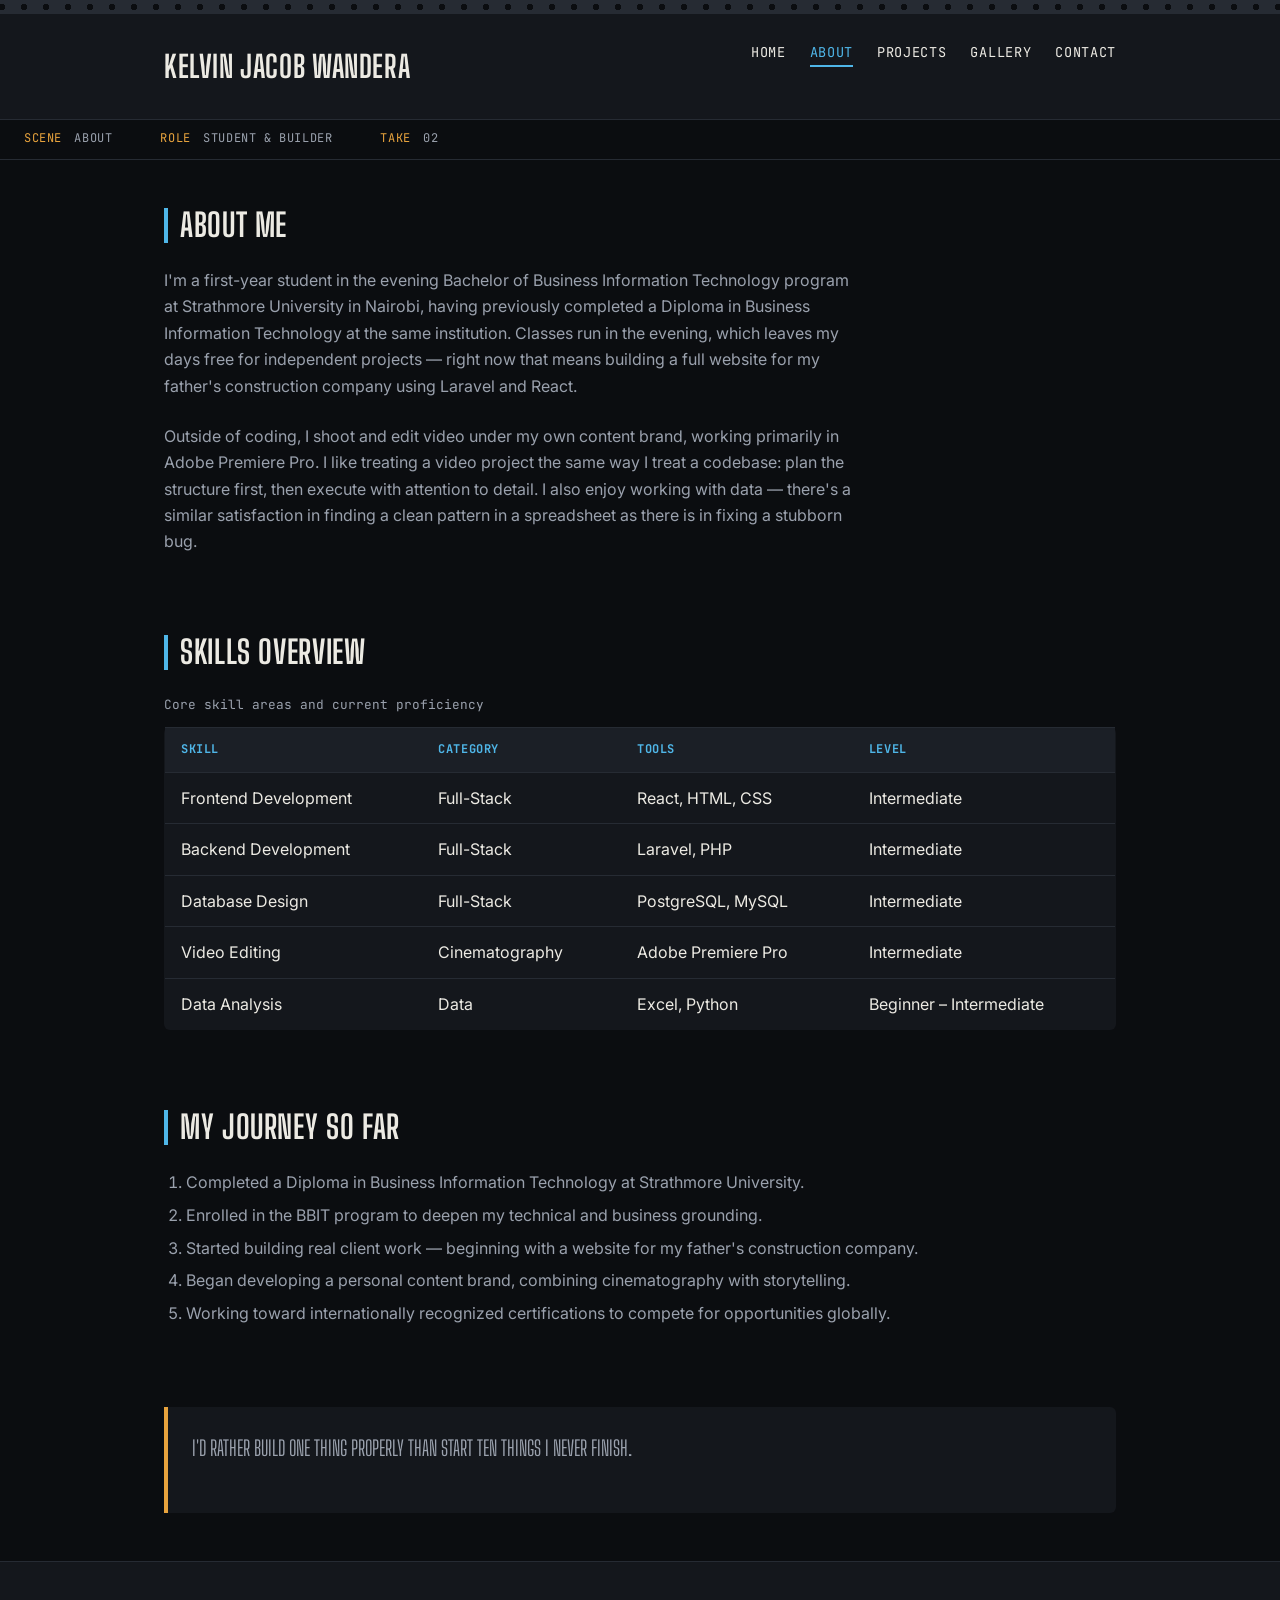
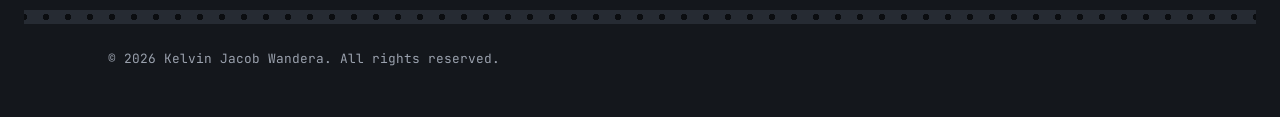
==== about.html @ ee508dc1 "Add files via upload" ====
<!DOCTYPE html>
<html lang="en">
<head>
    <meta charset="UTF-8">
    <meta name="viewport" content="width=device-width, initial-scale=1.0">
    <title>About | Kelvin Jacob Wandera</title>
    <link rel="preconnect" href="https://fonts.googleapis.com">
    <link rel="preconnect" href="https://fonts.gstatic.com" crossorigin>
    <link href="https://fonts.googleapis.com/css2?family=Big+Shoulders+Display:wght@600;700;900&family=Inter:wght@400;500;600&family=JetBrains+Mono:wght@400;500&display=swap" rel="stylesheet">
    <link rel="stylesheet" href="style.css">
</head>
<body>

    <header class="site-header">
        <div class="sprocket-strip" aria-hidden="true"></div>
        <div class="header-inner">
            <div class="brand">
                <h1>Kelvin Jacob Wandera</h1>
            </div>
            <nav class="main-nav">
                <ul>
                    <li><a href="index.html">Home</a></li>
                    <li><a href="about.html" class="active">About</a></li>
                    <li><a href="projects.html">Projects</a></li>
                    <li><a href="gallery.html">Gallery</a></li>
                    <li><a href="contact.html">Contact</a></li>
                </ul>
            </nav>
        </div>
        <div class="slate-bar">
            <span class="slate-item"><span class="slate-label">SCENE</span> ABOUT</span>
            <span class="slate-item"><span class="slate-label">ROLE</span> STUDENT &amp; BUILDER</span>
            <span class="slate-item"><span class="slate-label">TAKE</span> 02</span>
        </div>
    </header>

    <main>
        <section id="bio">
            <h2>About Me</h2>
            <p>
                I'm a first-year student in the evening Bachelor of Business Information Technology
                program at Strathmore University in Nairobi, having previously completed a Diploma
                in Business Information Technology at the same institution. Classes run in the
                evening, which leaves my days free for independent projects &mdash; right now that
                means building a full website for my father's construction company using Laravel
                and React.
            </p>
            <p>
                Outside of coding, I shoot and edit video under my own content brand, working
                primarily in Adobe Premiere Pro. I like treating a video project the same way I
                treat a codebase: plan the structure first, then execute with attention to detail.
                I also enjoy working with data &mdash; there's a similar satisfaction in finding a
                clean pattern in a spreadsheet as there is in fixing a stubborn bug.
            </p>
        </section>

        <section id="skills">
            <h2>Skills Overview</h2>
            <table class="data-table">
                <caption>Core skill areas and current proficiency</caption>
                <thead>
                    <tr>
                        <th>Skill</th>
                        <th>Category</th>
                        <th>Tools</th>
                        <th>Level</th>
                    </tr>
                </thead>
                <tbody>
                    <tr>
                        <td>Frontend Development</td>
                        <td>Full-Stack</td>
                        <td>React, HTML, CSS</td>
                        <td>Intermediate</td>
                    </tr>
                    <tr>
                        <td>Backend Development</td>
                        <td>Full-Stack</td>
                        <td>Laravel, PHP</td>
                        <td>Intermediate</td>
                    </tr>
                    <tr>
                        <td>Database Design</td>
                        <td>Full-Stack</td>
                        <td>PostgreSQL, MySQL</td>
                        <td>Intermediate</td>
                    </tr>
                    <tr>
                        <td>Video Editing</td>
                        <td>Cinematography</td>
                        <td>Adobe Premiere Pro</td>
                        <td>Intermediate</td>
                    </tr>
                    <tr>
                        <td>Data Analysis</td>
                        <td>Data</td>
                        <td>Excel, Python</td>
                        <td>Beginner &ndash; Intermediate</td>
                    </tr>
                </tbody>
            </table>
        </section>

        <section id="journey">
            <h2>My Journey So Far</h2>
            <ol>
                <li>Completed a Diploma in Business Information Technology at Strathmore University.</li>
                <li>Enrolled in the BBIT program to deepen my technical and business grounding.</li>
                <li>Started building real client work &mdash; beginning with a website for my father's construction company.</li>
                <li>Began developing a personal content brand, combining cinematography with storytelling.</li>
                <li>Working toward internationally recognized certifications to compete for opportunities globally.</li>
            </ol>
        </section>

        <blockquote>
            <p>I'd rather build one thing properly than start ten things I never finish.</p>
        </blockquote>
    </main>

    <footer class="site-footer">
        <div class="sprocket-strip" aria-hidden="true"></div>
        <p>&copy; 2026 Kelvin Jacob Wandera. All rights reserved.</p>
    </footer>

</body>
</html>
---- style.css ----
/* =========================================================
   Kelvin Jacob Wandera — Portfolio Stylesheet
   Design concept: cinematic + code
   - Two accents: cool blue (dev/data) + warm amber (film)
   - Film slate motif for page headers
   - Sprocket-hole strip as a recurring divider
   ========================================================= */

:root {
    /* Palette */
    --bg: #0B0D10;
    --surface: #14171C;
    --surface-alt: #1B1F26;
    --border: #262B33;
    --text: #ECEAE3;
    --text-muted: #9AA1AD;

    --accent-code: #4FB6E8;   /* cool blue — dev / data side */
    --accent-film: #E8A33D;   /* warm amber — cinematography side */

    /* Type */
    --font-display: 'Big Shoulders Display', sans-serif;
    --font-body: 'Inter', sans-serif;
    --font-mono: 'JetBrains Mono', monospace;

    /* Spacing */
    --space-sm: 0.75rem;
    --space-md: 1.5rem;
    --space-lg: 3rem;
    --space-xl: 5rem;

    --radius: 6px;
    --transition: 0.25s ease;
}

/* ---------- Reset ---------- */
* {
    box-sizing: border-box;
    margin: 0;
    padding: 0;
}

html {
    scroll-behavior: smooth;
}

body {
    background-color: var(--bg);
    color: var(--text);
    font-family: var(--font-body);
    line-height: 1.65;
    font-size: 16px;
}

img {
    max-width: 100%;
    display: block;
}

a {
    color: var(--accent-code);
    text-decoration: none;
    transition: color var(--transition);
}

a:hover {
    color: var(--accent-film);
}

h1, h2, h3 {
    font-family: var(--font-display);
    text-transform: uppercase;
    letter-spacing: 0.02em;
    line-height: 1.1;
}

h2 {
    font-size: 2rem;
    margin-bottom: var(--space-md);
    border-left: 4px solid var(--accent-code);
    padding-left: var(--space-sm);
}

h3 {
    font-size: 1.4rem;
    margin-bottom: var(--space-sm);
    color: var(--accent-film);
}

p {
    margin-bottom: var(--space-md);
    color: var(--text-muted);
    max-width: 70ch;
}

main {
    max-width: 1000px;
    margin: 0 auto;
    padding: var(--space-lg) var(--space-md);
}

section {
    margin-bottom: var(--space-xl);
}

/* ---------- Sprocket strip (film reel motif) ---------- */
.sprocket-strip {
    height: 14px;
    background-image: radial-gradient(circle, var(--bg) 3px, transparent 3.5px);
    background-color: var(--border);
    background-size: 22px 14px;
    background-repeat: repeat-x;
    background-position: center;
}

/* ---------- Header ---------- */
.site-header {
    background-color: var(--surface);
    border-bottom: 1px solid var(--border);
}

.header-inner {
    max-width: 1000px;
    margin: 0 auto;
    padding: var(--space-md);
    display: flex;
    flex-wrap: wrap;
    justify-content: space-between;
    align-items: center;
    gap: var(--space-md);
}

.brand h1 {
    font-size: 1.9rem;
    color: var(--text);
}

.brand .tagline {
    font-family: var(--font-mono);
    font-size: 0.8rem;
    color: var(--accent-film);
    margin: 0.25rem 0 0;
    text-transform: none;
    letter-spacing: 0.03em;
}

/* Flexbox nav */
.main-nav ul {
    list-style: none;
    display: flex;
    flex-wrap: wrap;
    gap: var(--space-md);
}

.main-nav a {
    color: var(--text);
    font-family: var(--font-mono);
    font-size: 0.85rem;
    text-transform: uppercase;
    letter-spacing: 0.05em;
    padding-bottom: 4px;
    border-bottom: 2px solid transparent;
    transition: border-color var(--transition), color var(--transition);
}

.main-nav a:hover,
.main-nav a.active {
    color: var(--accent-code);
    border-bottom-color: var(--accent-code);
}

/* ---------- Slate bar (film clapperboard motif) ---------- */
.slate-bar {
    background-color: var(--bg);
    border-top: 1px solid var(--border);
    display: flex;
    flex-wrap: wrap;
    gap: var(--space-lg);
    padding: 0.6rem var(--space-md);
    font-family: var(--font-mono);
    font-size: 0.75rem;
}

.slate-label {
    color: var(--accent-film);
    margin-right: 0.4em;
}

.slate-item {
    color: var(--text-muted);
    letter-spacing: 0.05em;
}

/* ---------- Media frames ---------- */
.media-frame {
    border: 1px solid var(--border);
    border-radius: var(--radius);
    overflow: hidden;
    background: var(--surface);
    transition: transform var(--transition), border-color var(--transition);
}

.media-frame:hover {
    transform: translateY(-4px);
    border-color: var(--accent-code);
}

.media-frame img {
    width: 100%;
    height: auto;
}

.media-frame figcaption {
    padding: var(--space-sm);
    font-family: var(--font-mono);
    font-size: 0.8rem;
    color: var(--text-muted);
    border-top: 1px solid var(--border);
}

/* ---------- Lists ---------- */
ul, ol {
    padding-left: 1.4rem;
    color: var(--text-muted);
    margin-bottom: var(--space-md);
}

li {
    margin-bottom: 0.4rem;
}

li strong {
    color: var(--text);
}

/* ---------- Blockquote ---------- */
blockquote {
    border-left: 4px solid var(--accent-film);
    padding: var(--space-md);
    background-color: var(--surface);
    font-family: var(--font-display);
    font-size: 1.3rem;
    text-transform: uppercase;
    color: var(--text);
    border-radius: 0 var(--radius) var(--radius) 0;
}

/* ---------- Tables ---------- */
.data-table {
    width: 100%;
    border-collapse: collapse;
    background-color: var(--surface);
    border: 1px solid var(--border);
    border-radius: var(--radius);
    overflow: hidden;
}

.data-table caption {
    text-align: left;
    font-family: var(--font-mono);
    font-size: 0.8rem;
    color: var(--text-muted);
    padding-bottom: var(--space-sm);
}

.data-table th,
.data-table td {
    text-align: left;
    padding: 0.75rem 1rem;
    border-bottom: 1px solid var(--border);
}

.data-table th {
    background-color: var(--surface-alt);
    font-family: var(--font-mono);
    text-transform: uppercase;
    font-size: 0.75rem;
    letter-spacing: 0.05em;
    color: var(--accent-code);
}

.data-table tr:last-child td {
    border-bottom: none;
}

.data-table tr:hover td {
    background-color: var(--surface-alt);
}

/* ---------- Project cards ---------- */
.project-card {
    background-color: var(--surface);
    border: 1px solid var(--border);
    border-radius: var(--radius);
    padding: var(--space-md);
    margin-bottom: var(--space-lg);
    transition: border-color var(--transition);
}

.project-card:hover {
    border-color: var(--accent-film);
}

.project-card .media-frame {
    margin-bottom: var(--space-md);
}

/* ---------- Forms ---------- */
.contact-form {
    background-color: var(--surface);
    border: 1px solid var(--border);
    border-radius: var(--radius);
    padding: var(--space-lg);
}

fieldset {
    border: none;
}

legend {
    font-family: var(--font-mono);
    text-transform: uppercase;
    font-size: 0.8rem;
    color: var(--accent-film);
    margin-bottom: var(--space-md);
    letter-spacing: 0.05em;
}

.form-row {
    margin-bottom: var(--space-md);
    display: flex;
    flex-direction: column;
    gap: 0.4rem;
}

.form-row label {
    font-family: var(--font-mono);
    font-size: 0.8rem;
    color: var(--text-muted);
    text-transform: uppercase;
    letter-spacing: 0.03em;
}

input[type="text"],
input[type="email"],
input[type="tel"],
select,
textarea {
    background-color: var(--bg);
    border: 1px solid var(--border);
    border-radius: var(--radius);
    color: var(--text);
    padding: 0.7rem 0.9rem;
    font-family: var(--font-body);
    font-size: 0.95rem;
    transition: border-color var(--transition);
}

input:focus,
select:focus,
textarea:focus {
    outline: none;
    border-color: var(--accent-code);
}

.radio-group {
    display: flex;
    gap: var(--space-md);
    font-family: var(--font-body);
    color: var(--text);
    text-transform: none;
}

.radio-row label,
.checkbox-row label {
    display: flex;
    align-items: center;
    gap: 0.5rem;
    text-transform: none;
    font-family: var(--font-body);
    color: var(--text);
    font-size: 0.9rem;
}

.form-actions {
    display: flex;
    gap: var(--space-sm);
    margin-top: var(--space-md);
}

button {
    font-family: var(--font-mono);
    text-transform: uppercase;
    font-size: 0.8rem;
    letter-spacing: 0.05em;
    padding: 0.8rem 1.6rem;
    border-radius: var(--radius);
    border: 1px solid transparent;
    cursor: pointer;
    transition: transform var(--transition), background-color var(--transition);
}

button[type="submit"] {
    background-color: var(--accent-code);
    color: var(--bg);
}

button[type="submit"]:hover {
    background-color: var(--accent-film);
    transform: translateY(-2px);
}

button.secondary,
button[type="reset"] {
    background-color: transparent;
    color: var(--text-muted);
    border-color: var(--border);
}

button.secondary:hover,
button[type="reset"]:hover {
    color: var(--text);
    border-color: var(--text-muted);
}

/* ---------- Gallery: CSS flip cards ---------- */
.gallery-grid {
    display: grid;
    grid-template-columns: repeat(auto-fit, minmax(220px, 1fr));
    gap: var(--space-md);
}

.flip-card {
    background-color: transparent;
    aspect-ratio: 1 / 1;
    perspective: 1000px;
}

.flip-card-inner {
    position: relative;
    width: 100%;
    height: 100%;
    transition: transform 0.6s;
    transform-style: preserve-3d;
    border-radius: var(--radius);
}

.flip-card:hover .flip-card-inner {
    transform: rotateY(180deg);
}

.flip-card-front,
.flip-card-back {
    position: absolute;
    width: 100%;
    height: 100%;
    backface-visibility: hidden;
    border-radius: var(--radius);
    overflow: hidden;
    border: 1px solid var(--border);
}

.flip-card-front img {
    width: 100%;
    height: 100%;
    object-fit: cover;
}

.flip-card-back {
    background-color: var(--surface);
    transform: rotateY(180deg);
    display: flex;
    flex-direction: column;
    justify-content: center;
    padding: var(--space-md);
    text-align: center;
}

.flip-card-back h3 {
    margin-bottom: 0.5rem;
}

.flip-card-back p {
    font-size: 0.85rem;
    margin-bottom: 0;
}

/* ---------- Footer ---------- */
.site-footer {
    background-color: var(--surface);
    border-top: 1px solid var(--border);
    text-align: center;
    padding: var(--space-lg) var(--space-md) var(--space-md);
    color: var(--text-muted);
    font-family: var(--font-mono);
    font-size: 0.8rem;
}

.site-footer .sprocket-strip {
    margin-bottom: var(--space-md);
}

.site-footer address {
    font-style: normal;
    margin-top: 0.5rem;
}

/* ---------- Responsive ---------- */
@media (max-width: 640px) {
    .header-inner {
        flex-direction: column;
        align-items: flex-start;
    }

    .main-nav ul {
        gap: var(--space-sm);
    }

    .slate-bar {
        gap: var(--space-sm);
    }

    h2 {
        font-size: 1.6rem;
    }

    .contact-form {
        padding: var(--space-md);
    }
}
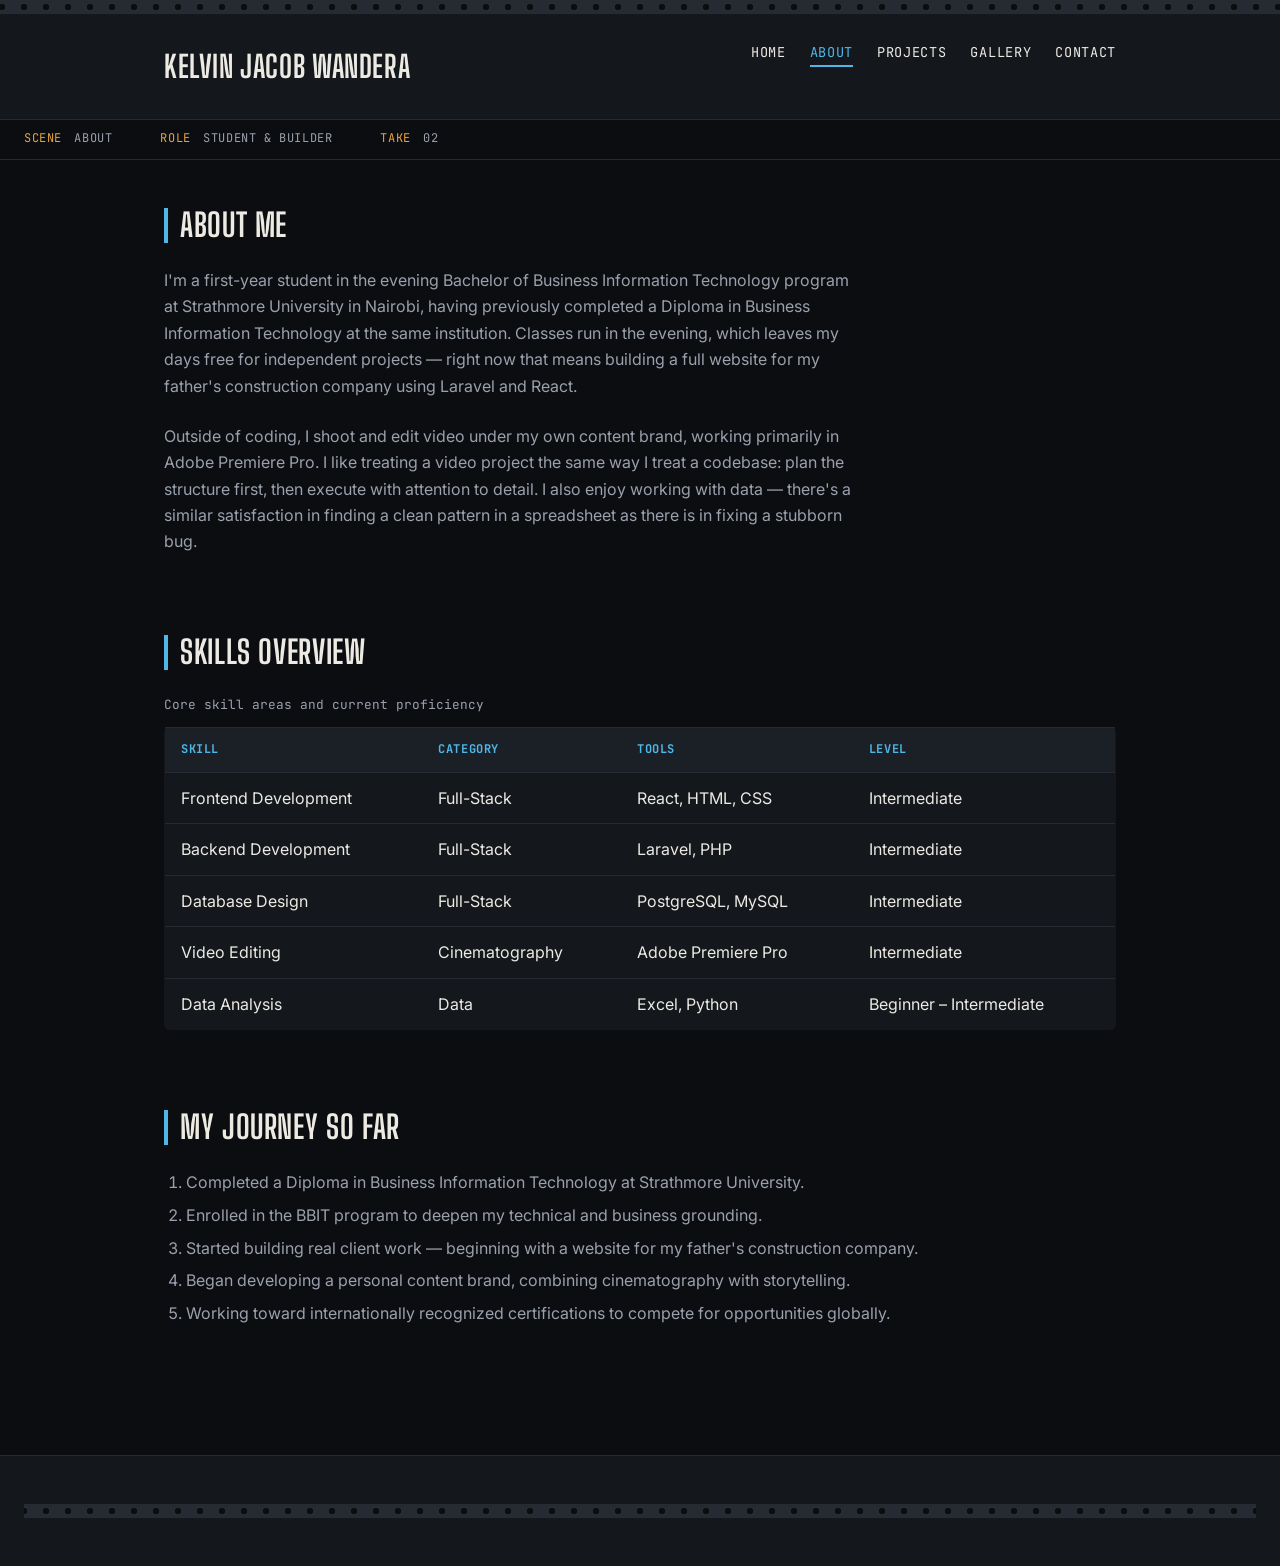
==== commit 59f4db9f: "Modify About page title and remove blockquote Updated the title of the About page and removed a quot" ====
--- a/about.html
+++ b/about.html
@@ -3,7 +3,7 @@
 <head>
     <meta charset="UTF-8">
     <meta name="viewport" content="width=device-width, initial-scale=1.0">
-    <title>About | Kelvin Jacob Wandera</title>
+    <title>About - Personal POrtfolio Page</title>
     <link rel="preconnect" href="https://fonts.googleapis.com">
     <link rel="preconnect" href="https://fonts.gstatic.com" crossorigin>
     <link href="https://fonts.googleapis.com/css2?family=Big+Shoulders+Display:wght@600;700;900&family=Inter:wght@400;500;600&family=JetBrains+Mono:wght@400;500&display=swap" rel="stylesheet">
@@ -112,14 +112,10 @@
             </ol>
         </section>
 
-        <blockquote>
-            <p>I'd rather build one thing properly than start ten things I never finish.</p>
-        </blockquote>
     </main>
 
     <footer class="site-footer">
         <div class="sprocket-strip" aria-hidden="true"></div>
-        <p>&copy; 2026 Kelvin Jacob Wandera. All rights reserved.</p>
     </footer>
 
 </body>
